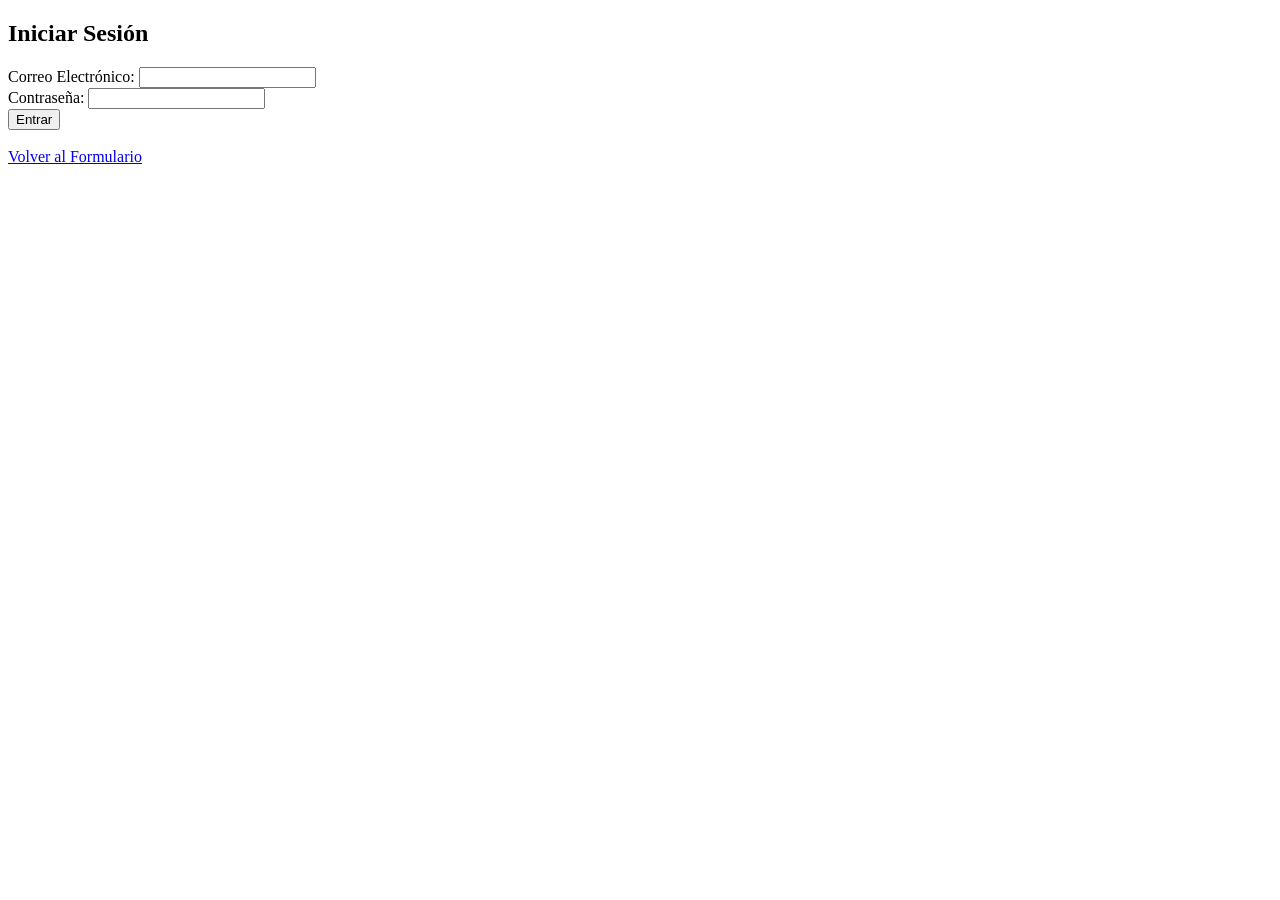
==== login.html @ a0fffc9d "utileria.js y formulario" ====
<!DOCTYPE html>
<html lang="es">
<head>
    <meta charset="UTF-8">
    <meta name="viewport" content="width=device-width, initial-scale=1.0">
    <title>Login</title>
    <link rel="stylesheet" href="css/styles.css">
</head>
<body>

<div class="container">
    <h2>Iniciar Sesión</h2>
    <form id="loginForm">
        <div class="form-group">
            <label for="correo">Correo Electrónico:</label>
            <input type="text" id="correo" required>
        </div>
        <div class="form-group">
            <label for="password">Contraseña:</label>
            <input type="password" id="password" required>
        </div>
        <button type="button" onclick="iniciarSesion()">Entrar</button>
    </form>
    <br>
    <a href="index.html">Volver al Formulario</a>
</div>

<script src="js/utileria.js"></script>
<script>
    function iniciarSesion() {
        const correo = document.getElementById('correo').value;
        const password = document.getElementById('password').value;

        if (!Correo(correo)) {
            alert("Formato de correo no válido. Ejemplo: ejemplo@gmail.com");
            return;
        }

        if (!validarPassword(password)) {
            alert("La contraseña debe tener maximo de 6 números");
            return;
        }

        alert("¡Credenciales válidas! Acceso concedido.");
    }
</script>

</body>
</html>
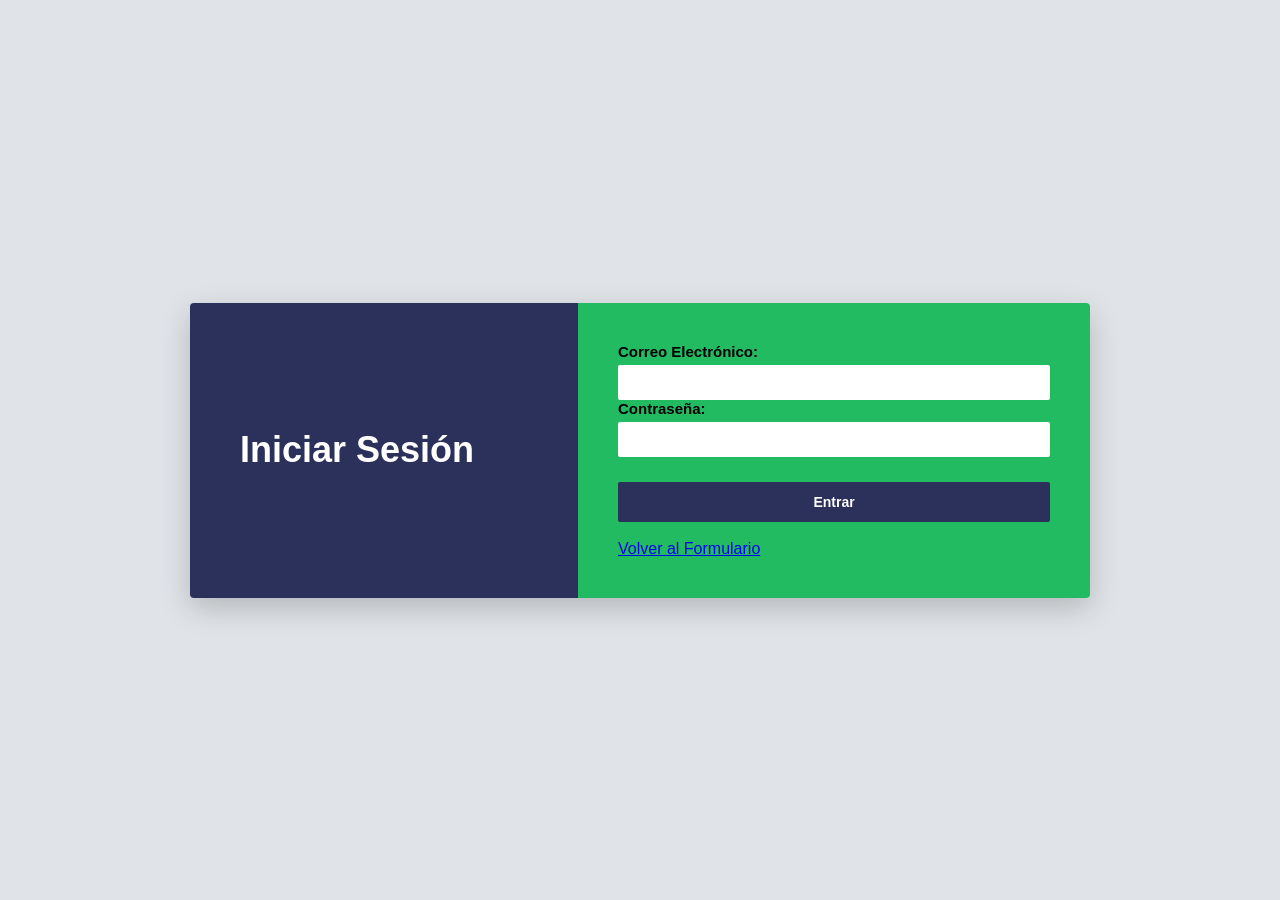
==== commit 5b3c1a30: "Update login.html" ====
--- a/login.html
+++ b/login.html
@@ -4,18 +4,19 @@
     <meta charset="UTF-8">
     <meta name="viewport" content="width=device-width, initial-scale=1.0">
     <title>Login</title>
-    <link rel="stylesheet" href="css/styles.css">
+    <link rel="stylesheet" href="css/Styles.css">
 </head>
 <body>
 
-<div class="container">
-    <h2>Iniciar Sesión</h2>
-    <form id="loginForm">
-        <div class="form-group">
+<div class="contenedor">
+    <div class="mitad-izquierdo"><h2>Iniciar Sesión</h2></div>
+
+    <div class="mitad-derecho"><form id="loginForm">
+        <div class="grupo">
             <label for="correo">Correo Electrónico:</label>
             <input type="text" id="correo" required>
         </div>
-        <div class="form-group">
+        <div class="grupo">
             <label for="password">Contraseña:</label>
             <input type="password" id="password" required>
         </div>
@@ -23,7 +24,9 @@
     </form>
     <br>
     <a href="index.html">Volver al Formulario</a>
-</div>
+</div></div>
+    
+    
 
 <script src="js/utileria.js"></script>
 <script>
@@ -46,4 +49,4 @@
 </script>
 
 </body>
-</html>+</html>
--- a/css/Styles.css
+++ b/css/Styles.css
@@ -0,0 +1,166 @@
+body {
+    margin: 0;
+    font-family: Arial, sans-serif;
+    background-color: #e0e4e8; /* Un fondo gris claro para que resalte la tarjeta */
+    display: flex;
+    justify-content: center;
+    align-items: center;
+    min-height: 100vh;
+}
+
+/*Este es el diseño del contenedor principal*/
+.contenedor {
+    display: flex;
+    width: 900px;
+    max-width: 95%;
+    box-shadow: 0 10px 30px rgba(0, 0, 0, 0.2);
+    border-radius: 4px;
+    overflow: hidden; /* permite que las esquinas salgan un poco redondeado */
+}
+
+
+.mitad-izquierdo {
+    background-color: #2c315c;
+    color: white;
+    width: 40%;
+    padding: 50px;
+    display: flex;
+    flex-direction: column;
+    justify-content: center;
+
+}
+
+
+.mitad-izquierdo h2 {
+    font-size: 36px;
+    margin: 10px 0;
+}
+
+.mitad-izquierdo p {
+    font-size: 18px;
+    color: #d1d4e8;
+}
+
+
+.mitad-derecho {
+    background-color: #23bb62;
+    width: 60%;
+    padding: 40px;
+}
+
+.encabezado-form {
+    text-align: right;
+    font-size: 12px;
+    font-weight: bold;
+    margin-bottom: 20px;
+}
+
+.encabezado-form a {
+    color: #2c315c;
+    text-decoration: underline;
+}
+
+.mitad-derecho h3 {
+    color: #2c315c;
+    font-size: 24px;
+    margin-bottom: 25px;
+}
+
+/* Acomodo de los inputs en 2 columnas */
+.grid-formulario {
+    display: grid;
+    grid-template-columns: 1fr 1fr; /* Dos columnas del mismo tamaño */
+    gap: 15px; /* Espacio entre los campos */
+}
+
+.grupo label {
+    display: block;
+    font-size: 15px;
+    font-weight: bold;
+    color: black;
+    margin-bottom: 5px;
+
+}
+
+.grupo input {
+    width: 100%;
+    padding: 10px;
+    border: none;
+    border-radius: 2px;
+    box-sizing: border-box;
+    font-family: inherit;
+}
+
+.grupo input[readonly] {
+    background-color: #b9ff99; 
+    color: #2c315c;
+    font-weight: bold;
+}
+
+button {
+    width: 100%;
+    padding: 12px;
+    background-color: #2c315c;
+    color: white;
+    border: none;
+    font-size: 14px;
+    font-weight: bold;
+    margin-top: 25px;
+    cursor: pointer;
+    border-radius: 2px;
+}
+
+button:hover {
+    background-color: #1a1d3d;
+}
+
+/* Ventana Modal */
+.modal {
+    display: none; 
+    position: fixed;
+    z-index: 10;
+    left: 0;
+    top: 0;
+    width: 100%;
+    height: 100%;
+    background-color: rgba(0,0,0,0.6);
+}
+
+.modal-content {
+    background-color: #fff;
+    margin: 10% auto;
+    padding: 25px;
+    width: 300px;
+    border-radius: 8px;
+    text-align: left;
+    color: #2c315c;
+}
+
+.close {
+    color: #aaa;
+    float: right;
+    font-size: 24px;
+    font-weight: bold;
+    cursor: pointer;
+}
+
+.close:hover {
+    color: red;
+}
+
+/* Esto nos permitira mantener la pagina en modo responsive */
+@media screen and (max-width: 768px) {
+    .contenedor-principal {
+        flex-direction: column; 
+    }
+    .mitad-azul, .mitad-amarilla {
+        width: 100%;
+        box-sizing: border-box;
+        padding: 30px;
+    }
+    /*Con esto pasamos todo a una sola columa en celular*/
+    .grid-formulario {
+        grid-template-columns: 1fr; 
+    }
+}
+
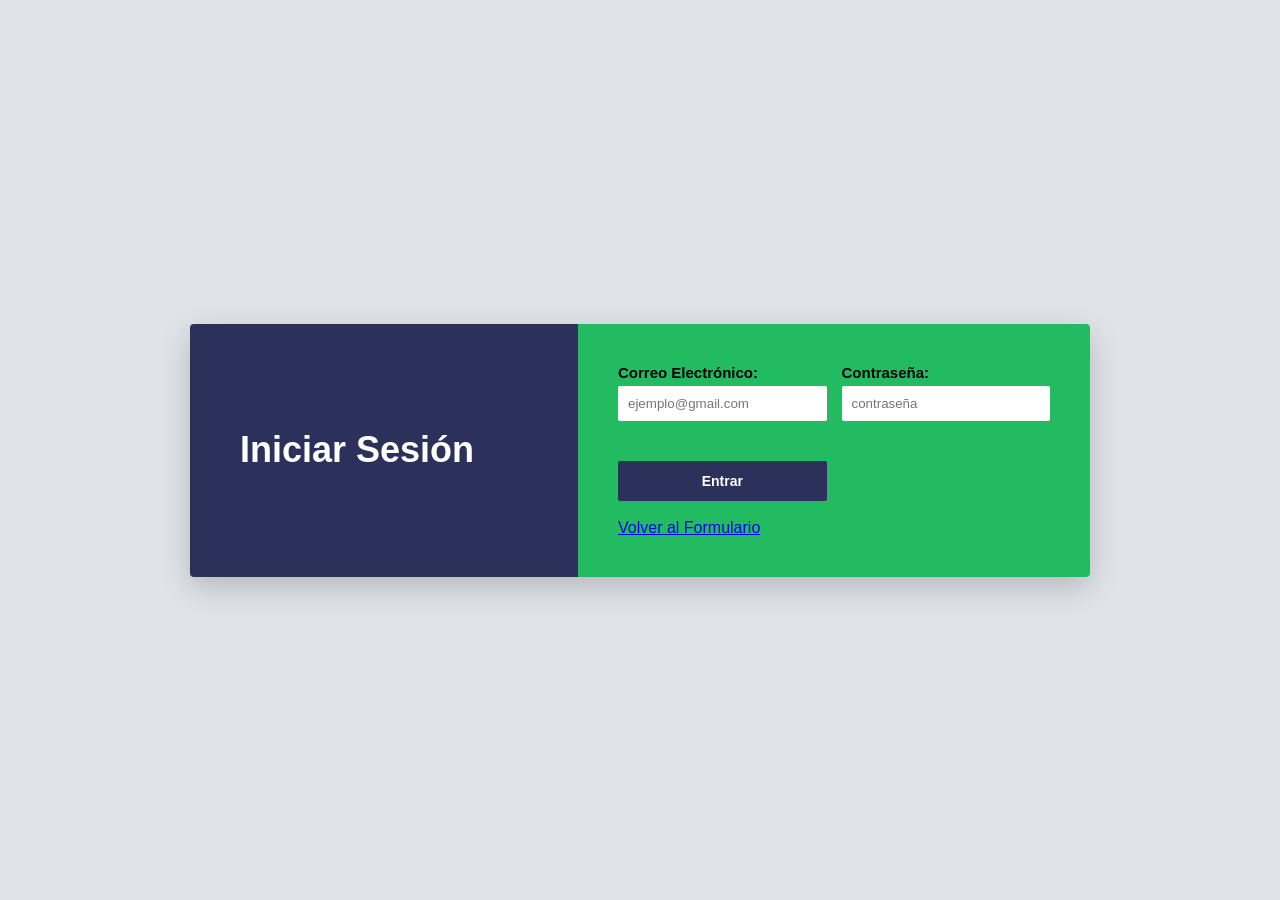
==== commit 3cd4f488: "responsive" ====
--- a/login.html
+++ b/login.html
@@ -11,17 +11,19 @@
 <div class="contenedor">
     <div class="mitad-izquierdo"><h2>Iniciar Sesión</h2></div>
 
-    <div class="mitad-derecho"><form id="loginForm">
-        <div class="grupo">
+    <div class="mitad-derecho">
+        <form id="loginForm">
+            <div class="grid-formulario"> <div class="grupo">
             <label for="correo">Correo Electrónico:</label>
-            <input type="text" id="correo" required>
+            <input type="text" id="correo" placeholder="ejemplo@gmail.com">
         </div>
         <div class="grupo">
-            <label for="password">Contraseña:</label>
-            <input type="password" id="password" required>
+            <label for="password" >Contraseña:</label>
+            <input type="password" id="password" placeholder="contraseña" required>
         </div>
         <button type="button" onclick="iniciarSesion()">Entrar</button>
-    </form>
+    </form></div>
+       
     <br>
     <a href="index.html">Volver al Formulario</a>
 </div></div>
--- a/css/Styles.css
+++ b/css/Styles.css
@@ -150,10 +150,10 @@
 
 /* Esto nos permitira mantener la pagina en modo responsive */
 @media screen and (max-width: 768px) {
-    .contenedor-principal {
+    .contenedor {
         flex-direction: column; 
     }
-    .mitad-azul, .mitad-amarilla {
+    .mitad-izquierdo, .mitad-derecho{
         width: 100%;
         box-sizing: border-box;
         padding: 30px;
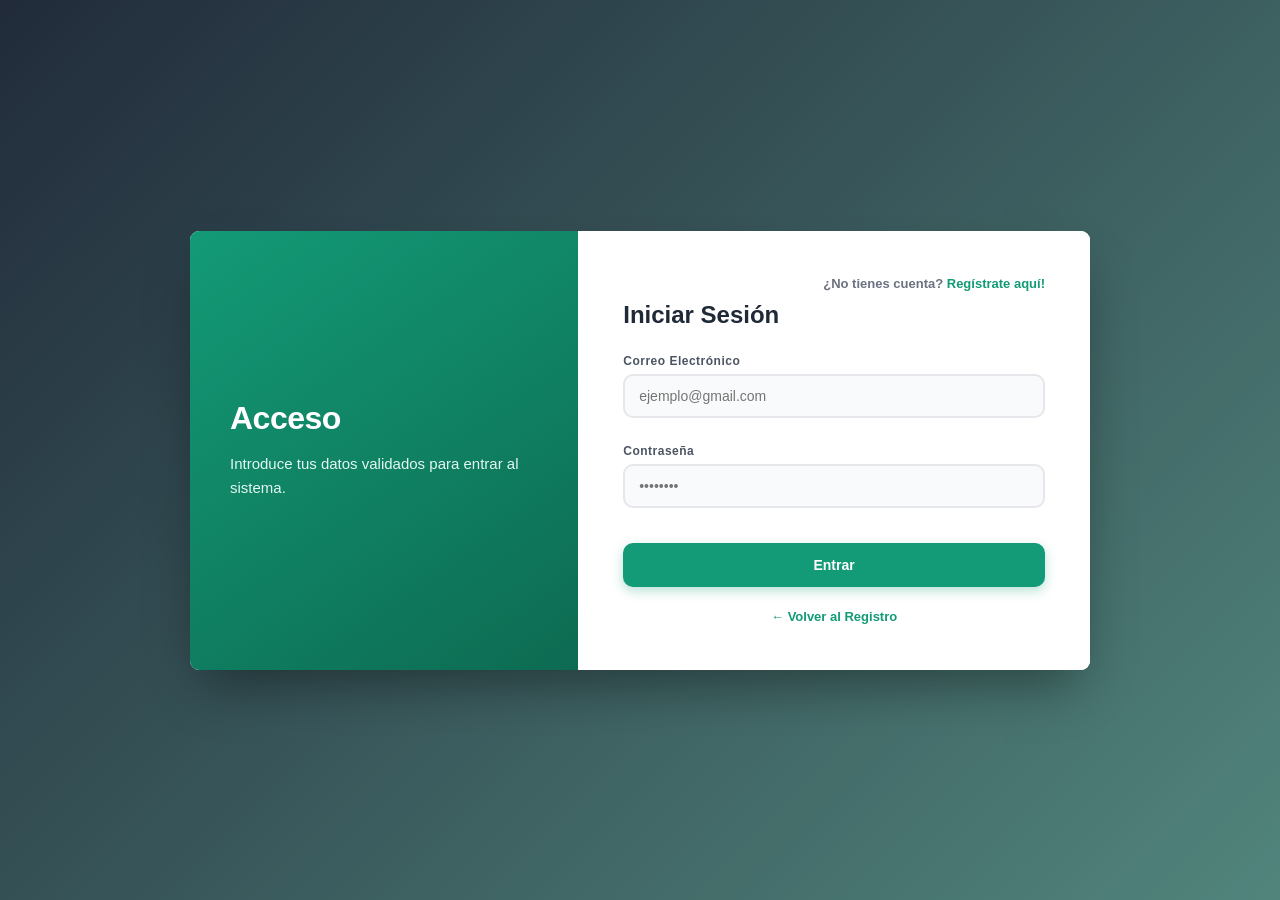
==== commit 89407aff: "actividad 2" ====
--- a/login.html
+++ b/login.html
@@ -5,50 +5,51 @@
     <meta name="viewport" content="width=device-width, initial-scale=1.0">
     <title>Login</title>
     <link rel="stylesheet" href="css/Styles.css">
+    <script src="js/utileria.js"></script>
 </head>
 <body>
 
 <div class="contenedor">
-    <div class="mitad-izquierdo"><h2>Iniciar Sesión</h2></div>
+    <div class="mitad-izquierdo">
+        <div class="contenido-izq">
+            <h2>Acceso</h2>
+            <p>Introduce tus datos validados para entrar al sistema.</p>
+            <div class="circulo-decorativo"></div>
+        </div>
+    </div>
 
     <div class="mitad-derecho">
+        <div class="encabezado-form">
+            <span>¿No tienes cuenta? <a href="index.html">Regístrate aquí!</a></span>
+        </div>
+        
+        <h3>Iniciar Sesión</h3>
+        
         <form id="loginForm">
-            <div class="grid-formulario"> <div class="grupo">
-            <label for="correo">Correo Electrónico:</label>
-            <input type="text" id="correo" placeholder="ejemplo@gmail.com">
+            <div class="grid-formulario">
+                
+                <div class="grupo" style="grid-column: span 2;">
+                    <label for="correo">Correo Electrónico</label>
+                    <input type="email" id="correo" placeholder="ejemplo@gmail.com" required>
+                    <label id="msjLoginCorreo" style="color: #ef4444; font-size: 11px; margin-top: 4px; display: block;"></label>
+                </div>
+
+                <div class="grupo" style="grid-column: span 2;">
+                    <label for="password">Contraseña</label>
+                    <input type="password" id="password" placeholder="••••••••" required>
+                    <label id="msjLoginPassword" style="color: #ef4444; font-size: 11px; margin-top: 4px; display: block;"></label>
+                </div>
+
+            </div>
+
+            <button type="button" onclick="iniciarSesion()">Entrar</button>
+        </form>
+        
+        <div style="margin-top: 20px; text-align: center;">
+            <a href="index.html" style="color: #139a76; text-decoration: none; font-size: 13px; font-weight: bold;">← Volver al Registro</a>
         </div>
-        <div class="grupo">
-            <label for="password" >Contraseña:</label>
-            <input type="password" id="password" placeholder="contraseña" required>
-        </div>
-        <button type="button" onclick="iniciarSesion()">Entrar</button>
-    </form></div>
-       
-    <br>
-    <a href="index.html">Volver al Formulario</a>
-</div></div>
-    
-    
-
-<script src="js/utileria.js"></script>
-<script>
-    function iniciarSesion() {
-        const correo = document.getElementById('correo').value;
-        const password = document.getElementById('password').value;
-
-        if (!Correo(correo)) {
-            alert("Formato de correo no válido. Ejemplo: ejemplo@gmail.com");
-            return;
-        }
-
-        if (!validarPassword(password)) {
-            alert("La contraseña debe tener maximo de 6 números");
-            return;
-        }
-
-        alert("¡Credenciales válidas! Acceso concedido.");
-    }
-</script>
+    </div>
+</div>
 
 </body>
-</html>
+</html>
--- a/css/Styles.css
+++ b/css/Styles.css
@@ -1,166 +1,235 @@
 body {
     margin: 0;
     font-family: Arial, sans-serif;
-    background-color: #e0e4e8; /* Un fondo gris claro para que resalte la tarjeta */
+    background: linear-gradient(135deg, #212b3a 0%, #51857c 100%);
     display: flex;
     justify-content: center;
     align-items: center;
     min-height: 100vh;
-}
-
-/*Este es el diseño del contenedor principal*/
+    color: #333;
+}
+
+/* Contenedor principal  */
 .contenedor {
     display: flex;
     width: 900px;
     max-width: 95%;
-    box-shadow: 0 10px 30px rgba(0, 0, 0, 0.2);
-    border-radius: 4px;
-    overflow: hidden; /* permite que las esquinas salgan un poco redondeado */
-}
-
-
+    background: #ffffff;
+    box-shadow: 0 25px 50px -12px rgba(0, 0, 0, 0.4);
+    border-radius: 9px;
+    overflow: hidden;
+}
+
+/* Panel izquierdo */
 .mitad-izquierdo {
-    background-color: #2c315c;
+    background: linear-gradient(145deg, #139a76 0%, #0d6b52 100%);
     color: white;
-    width: 40%;
-    padding: 50px;
+    width: 38%;
+    padding: 40px;
     display: flex;
     flex-direction: column;
     justify-content: center;
-
-}
-
+    position: relative;
+    overflow: hidden;
+}
+
+.contenido-izq {
+    position: relative;
+    z-index: 2;
+}
 
 .mitad-izquierdo h2 {
-    font-size: 36px;
-    margin: 10px 0;
+    font-size: 32px;
+    margin: 0 0 15px 0;
+    letter-spacing: -0.5px;
 }
 
 .mitad-izquierdo p {
-    font-size: 18px;
-    color: #d1d4e8;
-}
-
-
+    font-size: 15px;
+    line-height: 1.6;
+    color: #e2f8f2;
+    margin: 0;
+}
+
+
+
+/* Mitad derecha  */
 .mitad-derecho {
-    background-color: #23bb62;
-    width: 60%;
-    padding: 40px;
+    background-color: #ffffff;
+    width: 62%;
+    padding: 45px;
+    box-sizing: border-box;
 }
 
 .encabezado-form {
     text-align: right;
-    font-size: 12px;
-    font-weight: bold;
-    margin-bottom: 20px;
+    font-size: 13px;
+    font-weight: bold;
+    margin-bottom: 10px;
+    color: #6b7280;
 }
 
 .encabezado-form a {
-    color: #2c315c;
+    color: #139a76;
+    text-decoration: none;
+}
+
+.encabezado-form a:hover {
     text-decoration: underline;
 }
 
 .mitad-derecho h3 {
-    color: #2c315c;
+    color: #1f2937;
     font-size: 24px;
+    margin-top: 0;
     margin-bottom: 25px;
 }
 
-/* Acomodo de los inputs en 2 columnas */
+/* Rejilla de inputs */
 .grid-formulario {
     display: grid;
-    grid-template-columns: 1fr 1fr; /* Dos columnas del mismo tamaño */
-    gap: 15px; /* Espacio entre los campos */
+    grid-template-columns: 1fr 1fr;
+    gap: 16px;
+}
+
+.grupo {
+    display: flex;
+    flex-direction: column;
 }
 
 .grupo label {
-    display: block;
-    font-size: 15px;
-    font-weight: bold;
-    color: black;
-    margin-bottom: 5px;
-
-}
-
+    font-size: 12px;
+    font-weight: bold;
+    color: #4b5563;
+    margin-bottom: 6px;
+   
+    letter-spacing: 0.5px;
+}
+
+/* Estilo para los inputs */
 .grupo input {
     width: 100%;
-    padding: 10px;
-    border: none;
-    border-radius: 2px;
+    padding: 12px 14px;
+    border: 2px solid #e5e7eb;
+    border-radius: 10px;
     box-sizing: border-box;
     font-family: inherit;
+    font-size: 14px;
+    color: #1f2937;
+    background-color: #f9fafb;
+    transition: all 0.2s ease-in-out;
+}
+
+.grupo input:focus {
+    outline: none;
+    border-color: #139a76;
+    background-color: #ffffff;
+    box-shadow: 0 0 0 4px rgba(19, 154, 118, 0.1);
 }
 
 .grupo input[readonly] {
-    background-color: #b9ff99; 
-    color: #2c315c;
+    background-color: #f0fdf4; 
+    color: #166534;
+    border-color: #bbf7d0;
     font-weight: bold;
 }
 
 button {
     width: 100%;
-    padding: 12px;
-    background-color: #2c315c;
+    padding: 14px;
+    background-color: #139a76;
     color: white;
     border: none;
     font-size: 14px;
     font-weight: bold;
     margin-top: 25px;
     cursor: pointer;
-    border-radius: 2px;
+    border-radius: 10px;
+    box-shadow: 0 4px 12px rgba(19, 154, 118, 0.3);
+    transition: background-color 0.2s, transform 0.1s;
 }
 
 button:hover {
-    background-color: #1a1d3d;
+    background-color: #0d7c5f;
+}
+
+button:active {
+    transform: scale(0.99);
 }
 
 /* Ventana Modal */
 .modal {
     display: none; 
     position: fixed;
-    z-index: 10;
+    z-index: 100;
     left: 0;
     top: 0;
     width: 100%;
     height: 100%;
-    background-color: rgba(0,0,0,0.6);
+    background-color: rgba(17, 24, 39, 0.7);
+    justify-content: center;
+    align-items: center;
 }
 
 .modal-content {
     background-color: #fff;
-    margin: 10% auto;
-    padding: 25px;
-    width: 300px;
-    border-radius: 8px;
+    padding: 30px;
+    width: 340px;
+    max-width: 90%;
+    border-radius: 16px;
     text-align: left;
-    color: #2c315c;
+    color: #1f2937;
+    box-shadow: 0 20px 25px -5px rgba(0, 0, 0, 0.2);
+    margin: auto;
 }
 
 .close {
-    color: #aaa;
+    color: #9ca3af;
     float: right;
     font-size: 24px;
     font-weight: bold;
     cursor: pointer;
+    line-height: 1;
 }
 
 .close:hover {
-    color: red;
-}
-
-/* Esto nos permitira mantener la pagina en modo responsive */
+    color: #ef4444;
+}
+
+.modal-content h3 {
+    margin-top: 0;
+    font-size: 20px;
+    color: #111827;
+}
+
+.modal-content p {
+    font-size: 14px;
+    color: #4b5563;
+}
+
+/* Responsive */
 @media screen and (max-width: 768px) {
+    body {
+        align-items: stretch;
+        background: #ffffff;
+    }
     .contenedor {
+        width: 100%;
+        max-width: 100%;
+        box-shadow: none;
+        border-radius: 0;
         flex-direction: column; 
     }
-    .mitad-izquierdo, .mitad-derecho{
+    .mitad-izquierdo {
         width: 100%;
-        box-sizing: border-box;
-        padding: 30px;
-    }
-    /*Con esto pasamos todo a una sola columa en celular*/
+        padding: 25px;
+        min-height: auto;
+    }
+    .mitad-derecho {
+        width: 100%;
+        padding: 25px;
+    }
     .grid-formulario {
         grid-template-columns: 1fr; 
     }
-}
-
+}
